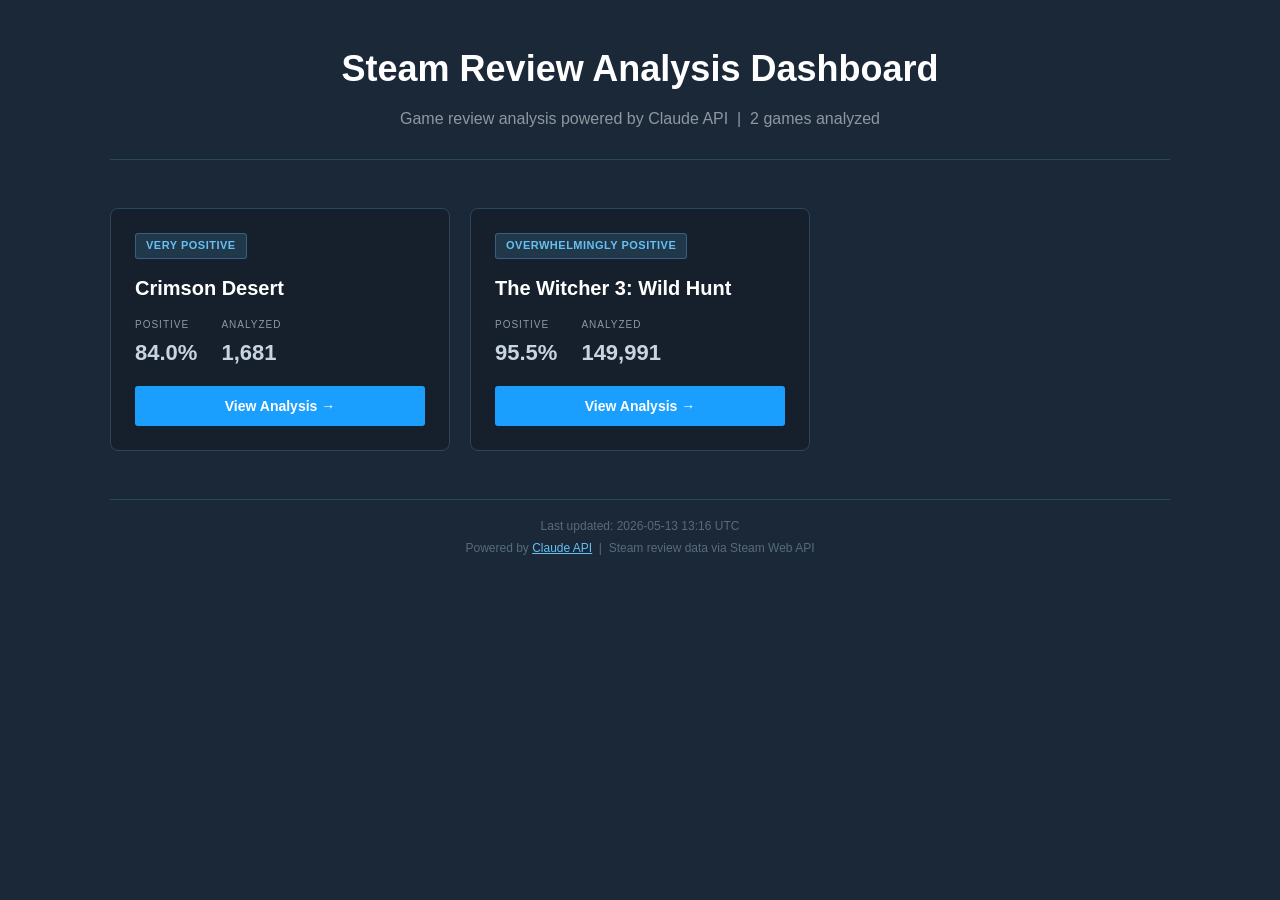
==== reports/index.html @ ca6cb35e "Initial commit: Steam review analysis dashboard" ====
<!DOCTYPE html>
<html lang="en">
<head>
  <meta charset="UTF-8">
  <meta name="viewport" content="width=device-width, initial-scale=1.0">
  <meta name="description" content="Steam review analyses for 2 games, powered by Claude API">
  <meta property="og:title" content="Steam Review Analysis Dashboard">
  <title>Steam Review Analysis Dashboard</title>
  <link rel="stylesheet" href="assets/style.css">
</head>
<body>
  <div class="dashboard">

    <header class="dash-header">
      <div class="dash-title">Steam Review Analysis Dashboard</div>
      <div class="dash-subtitle">Game review analysis powered by Claude API &nbsp;|&nbsp; 2 games analyzed</div>
    </header>

    <div class="card-grid">
      <a class="game-card" href="crimson_desert.html">
        <span class="card-badge very-positive">Very Positive</span>
        <div class="card-game-name">Crimson Desert</div>
        <div class="card-stats">
          <div class="card-stat">
            <span class="card-stat-label">Positive</span>
            <span class="card-stat-value">84.0%</span>
          </div>
          <div class="card-stat">
            <span class="card-stat-label">Analyzed</span>
            <span class="card-stat-value">1,681</span>
          </div>
        </div>
        <span class="card-btn">View Analysis &rarr;</span>
      </a>
      <a class="game-card" href="witcher3.html">
        <span class="card-badge overwhelmingly-positive">Overwhelmingly Positive</span>
        <div class="card-game-name">The Witcher 3: Wild Hunt</div>
        <div class="card-stats">
          <div class="card-stat">
            <span class="card-stat-label">Positive</span>
            <span class="card-stat-value">95.5%</span>
          </div>
          <div class="card-stat">
            <span class="card-stat-label">Analyzed</span>
            <span class="card-stat-value">149,991</span>
          </div>
        </div>
        <span class="card-btn">View Analysis &rarr;</span>
      </a>
    </div>

    <footer class="dash-footer">
      Last updated: 2026-05-13 13:16 UTC<br>
      Powered by <a href="https://www.anthropic.com/claude" style="color:#66c0f4">Claude API</a>
      &nbsp;|&nbsp; Steam review data via Steam Web API
    </footer>

  </div>
</body>
</html>
---- reports/assets/style.css ----
/* ===================================================================
   Steam Review Analysis — Shared Stylesheet
   Used by: reports/index.html, reports/{slug}.html
   =================================================================== */

*, *::before, *::after { box-sizing: border-box; margin: 0; padding: 0; }

body {
  background: #1b2838;
  color: #c7d5e0;
  font-family: 'Motiva Sans', Arial, sans-serif;
  font-size: 16px;
  line-height: 1.6;
}

/* ── Nav Bar (analysis pages) ── */
.nav-bar {
  background: #16202c;
  border-bottom: 1px solid #2a475e;
  padding: 10px 24px;
  display: flex;
  align-items: center;
  gap: 16px;
  position: sticky;
  top: 0;
  z-index: 100;
}

.nav-back {
  color: #66c0f4;
  text-decoration: none;
  font-size: 14px;
  transition: color 0.15s;
}
.nav-back:hover { color: #8fd3f4; text-decoration: underline; }

.nav-game {
  color: #8f98a0;
  font-size: 14px;
  white-space: nowrap;
  overflow: hidden;
  text-overflow: ellipsis;
}

/* ── Analysis Page Container ── */
.container {
  max-width: 800px;
  margin: 0 auto;
  padding: 40px 20px;
}

/* ── Header ── */
.header {
  display: flex;
  justify-content: space-between;
  align-items: flex-start;
  gap: 20px;
  padding-bottom: 28px;
  margin-bottom: 32px;
  border-bottom: 1px solid #2a475e;
}

.game-name {
  font-size: 32px;
  font-weight: bold;
  color: #ffffff;
  line-height: 1.2;
  margin-bottom: 6px;
}

.subtitle { font-size: 16px; color: #8f98a0; }

.header-right { text-align: right; flex-shrink: 0; }

.steam-rating { font-size: 20px; font-weight: bold; margin-bottom: 4px; }
.review-count { font-size: 13px; color: #8f98a0; }

/* ── Stats Bar ── */
.stats-bar {
  background: #16202c;
  border: 1px solid #2a475e;
  border-radius: 6px;
  padding: 16px 24px;
  display: flex;
  flex-wrap: wrap;
  gap: 0;
  margin-bottom: 28px;
}

.stat-item { flex: 1; min-width: 120px; padding: 4px 16px; }
.stat-item:first-child { padding-left: 0; }
.stat-item + .stat-item { border-left: 1px solid #2a475e; }
.stat-label { font-size: 10px; color: #8f98a0; text-transform: uppercase; letter-spacing: 1px; display: block; margin-bottom: 3px; }
.stat-value { font-size: 18px; font-weight: bold; color: #c7d5e0; display: block; }

/* ── Ratio Bar ── */
.ratio-wrap { margin-bottom: 28px; }
.ratio-labels { display: flex; justify-content: space-between; font-size: 12px; margin-bottom: 6px; }
.label-pos { color: #a4d007; font-weight: bold; }
.label-neg { color: #e05c37; font-weight: bold; }
.ratio-track { height: 6px; background: rgba(163,76,37,.35); border-radius: 3px; overflow: hidden; }
.ratio-fill  { height: 100%; background: linear-gradient(90deg,#5c7e10,#a4d007); border-radius: 3px; }

/* ── Language Pills ── */
.lang-bar { display: flex; flex-wrap: wrap; gap: 6px; margin-bottom: 28px; }
.lang-pill { background: #16202c; border: 1px solid #2a475e; border-radius: 20px; padding: 4px 12px; font-size: 12px; color: #8f98a0; }
.lang-pill strong { color: #c7d5e0; }

/* ── Sections ── */
.section { margin-bottom: 36px; }

.section-heading {
  font-size: 24px;
  font-weight: bold;
  margin-bottom: 16px;
}
.section-heading.pros    { color: #5c7e10; }
.section-heading.cons    { color: #a34c25; }
.section-heading.verdict { color: #66c0f4; }
.section-heading.stats   { color: #c7d5e0; }

/* ── Pros / Cons List ── */
.item-list { list-style: none; }

.item-list li {
  display: flex;
  align-items: flex-start;
  gap: 10px;
  padding: 7px 0;
  border-bottom: 1px solid rgba(255,255,255,0.05);
  line-height: 1.6;
  font-size: 15px;
}
.item-list li:last-child { border-bottom: none; }

.marker { flex-shrink: 0; margin-top: 1px; font-size: 14px; }
.marker.pros { color: #5c7e10; }
.marker.cons { color: #a34c25; }

/* ── Verdict ── */
.verdict-body {
  border-left: 4px solid #66c0f4;
  padding-left: 20px;
  font-size: 15px;
  line-height: 1.8;
  color: #c7d5e0;
}
.verdict-body p + p { margin-top: 14px; }

/* ── Quote Cards ── */
.quotes { display: flex; flex-direction: column; gap: 10px; }
.quote-card {
  background: #16202c;
  border: 1px solid #2a475e;
  border-radius: 4px;
  padding: 12px 16px;
}
.quote-card.pos { border-left: 3px solid #5c7e10; }
.quote-card.neg { border-left: 3px solid #a34c25; }
.quote-meta { font-size: 11px; color: #8f98a0; margin-bottom: 5px; }
.quote-text { font-size: 13.5px; font-style: italic; line-height: 1.6; }

/* ── Playtime Breakdown ── */
.pt-bars { display: flex; flex-direction: column; gap: 8px; }
.pt-row { display: flex; align-items: center; gap: 12px; font-size: 13px; }
.pt-label { width: 90px; color: #8f98a0; flex-shrink: 0; }
.pt-track { flex: 1; background: #0e1923; border-radius: 2px; height: 14px; overflow: hidden; }
.pt-fill  { height: 100%; border-radius: 2px; background: linear-gradient(90deg,#2a5f8a,#66c0f4); }
.pt-count { width: 50px; text-align: right; color: #c7d5e0; }

/* ── Analysis Footer ── */
.footer {
  margin-top: 40px;
  padding-top: 16px;
  border-top: 1px solid #2a475e;
  font-size: 12px;
  color: #566b7d;
  text-align: center;
  line-height: 1.8;
}

/* ===================================================================
   Dashboard / Index Page Styles
   =================================================================== */

.dashboard {
  max-width: 1100px;
  margin: 0 auto;
  padding: 40px 20px;
}

.dash-header {
  text-align: center;
  margin-bottom: 48px;
  padding-bottom: 28px;
  border-bottom: 1px solid #2a475e;
}

.dash-title {
  font-size: 36px;
  font-weight: bold;
  color: #fff;
  margin-bottom: 8px;
}

.dash-subtitle {
  font-size: 16px;
  color: #8f98a0;
}

/* ── Card Grid ── */
.card-grid {
  display: grid;
  grid-template-columns: repeat(auto-fill, minmax(300px, 1fr));
  gap: 20px;
  margin-bottom: 48px;
}

.game-card {
  background: #16202c;
  border: 1px solid #2a475e;
  border-radius: 8px;
  padding: 24px;
  display: flex;
  flex-direction: column;
  gap: 16px;
  transition: transform 0.15s ease, box-shadow 0.15s ease, border-color 0.15s ease;
  text-decoration: none;
  color: inherit;
}
.game-card:hover {
  transform: translateY(-4px);
  box-shadow: 0 8px 28px rgba(0,0,0,0.5);
  border-color: #3a637e;
}

/* ── Rating Badge ── */
.card-badge {
  display: inline-block;
  padding: 3px 10px;
  border-radius: 3px;
  font-size: 11px;
  font-weight: bold;
  text-transform: uppercase;
  letter-spacing: 0.5px;
  width: fit-content;
}
.card-badge.overwhelmingly-positive,
.card-badge.very-positive {
  background: rgba(102,192,244,.15);
  color: #66c0f4;
  border: 1px solid rgba(102,192,244,.3);
}
.card-badge.mostly-positive {
  background: rgba(164,194,71,.12);
  color: #a4c247;
  border: 1px solid rgba(164,194,71,.3);
}
.card-badge.mixed {
  background: rgba(193,176,75,.15);
  color: #c1b04b;
  border: 1px solid rgba(193,176,75,.3);
}
.card-badge.mostly-negative,
.card-badge.very-negative,
.card-badge.overwhelmingly-negative {
  background: rgba(194,80,74,.15);
  color: #c2504a;
  border: 1px solid rgba(194,80,74,.3);
}

.card-game-name {
  font-size: 20px;
  font-weight: bold;
  color: #fff;
  line-height: 1.3;
  flex-grow: 1;
}

/* ── Card Stats ── */
.card-stats {
  display: flex;
  gap: 24px;
}
.card-stat { display: flex; flex-direction: column; gap: 2px; }
.card-stat-label {
  font-size: 10px;
  color: #8f98a0;
  text-transform: uppercase;
  letter-spacing: 1px;
}
.card-stat-value {
  font-size: 22px;
  font-weight: bold;
  color: #c7d5e0;
}

/* ── Card Button ── */
.card-btn {
  display: block;
  text-align: center;
  background: #1a9fff;
  color: #fff;
  text-decoration: none;
  padding: 9px 16px;
  border-radius: 3px;
  font-size: 14px;
  font-weight: bold;
  transition: background 0.15s;
  margin-top: auto;
}
.card-btn:hover { background: #47b3ff; }

/* ── Empty State ── */
.empty-state {
  text-align: center;
  color: #566b7d;
  font-size: 15px;
  padding: 60px 20px;
  grid-column: 1 / -1;
}

/* ── Dashboard Footer ── */
.dash-footer {
  text-align: center;
  font-size: 12px;
  color: #566b7d;
  padding-top: 16px;
  border-top: 1px solid #2a475e;
  line-height: 1.8;
}

/* ── Responsive ── */
@media (max-width: 600px) {
  .dash-title { font-size: 26px; }
  .card-grid  { grid-template-columns: 1fr; }
  .header     { flex-direction: column; }
  .stats-bar  { flex-direction: column; }
  .stat-item + .stat-item { border-left: none; border-top: 1px solid #2a475e; padding-left: 0; padding-top: 10px; }
}
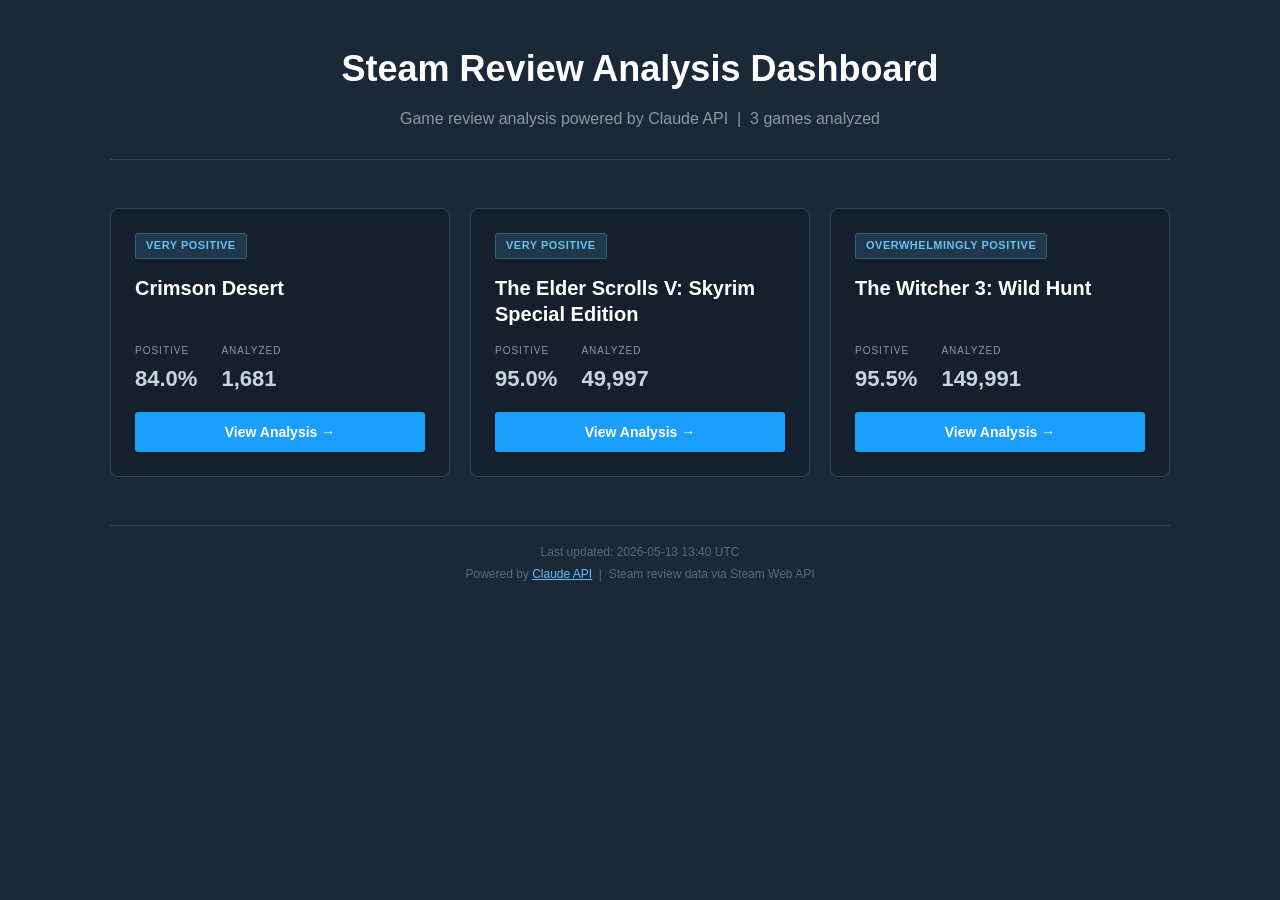
==== commit 145bd81f: "Add Skyrim SE review analysis (49,997 reviews, 95.0% positive) Co-Authored-By: Claude Sonnet 4.6 <no" ====
--- a/reports/index.html
+++ b/reports/index.html
@@ -3,7 +3,7 @@
 <head>
   <meta charset="UTF-8">
   <meta name="viewport" content="width=device-width, initial-scale=1.0">
-  <meta name="description" content="Steam review analyses for 2 games, powered by Claude API">
+  <meta name="description" content="Steam review analyses for 3 games, powered by Claude API">
   <meta property="og:title" content="Steam Review Analysis Dashboard">
   <title>Steam Review Analysis Dashboard</title>
   <link rel="stylesheet" href="assets/style.css">
@@ -13,7 +13,7 @@
 
     <header class="dash-header">
       <div class="dash-title">Steam Review Analysis Dashboard</div>
-      <div class="dash-subtitle">Game review analysis powered by Claude API &nbsp;|&nbsp; 2 games analyzed</div>
+      <div class="dash-subtitle">Game review analysis powered by Claude API &nbsp;|&nbsp; 3 games analyzed</div>
     </header>
 
     <div class="card-grid">
@@ -28,6 +28,21 @@
           <div class="card-stat">
             <span class="card-stat-label">Analyzed</span>
             <span class="card-stat-value">1,681</span>
+          </div>
+        </div>
+        <span class="card-btn">View Analysis &rarr;</span>
+      </a>
+      <a class="game-card" href="skyrim.html">
+        <span class="card-badge very-positive">Very Positive</span>
+        <div class="card-game-name">The Elder Scrolls V: Skyrim Special Edition</div>
+        <div class="card-stats">
+          <div class="card-stat">
+            <span class="card-stat-label">Positive</span>
+            <span class="card-stat-value">95.0%</span>
+          </div>
+          <div class="card-stat">
+            <span class="card-stat-label">Analyzed</span>
+            <span class="card-stat-value">49,997</span>
           </div>
         </div>
         <span class="card-btn">View Analysis &rarr;</span>
@@ -50,7 +65,7 @@
     </div>
 
     <footer class="dash-footer">
-      Last updated: 2026-05-13 13:16 UTC<br>
+      Last updated: 2026-05-13 13:40 UTC<br>
       Powered by <a href="https://www.anthropic.com/claude" style="color:#66c0f4">Claude API</a>
       &nbsp;|&nbsp; Steam review data via Steam Web API
     </footer>
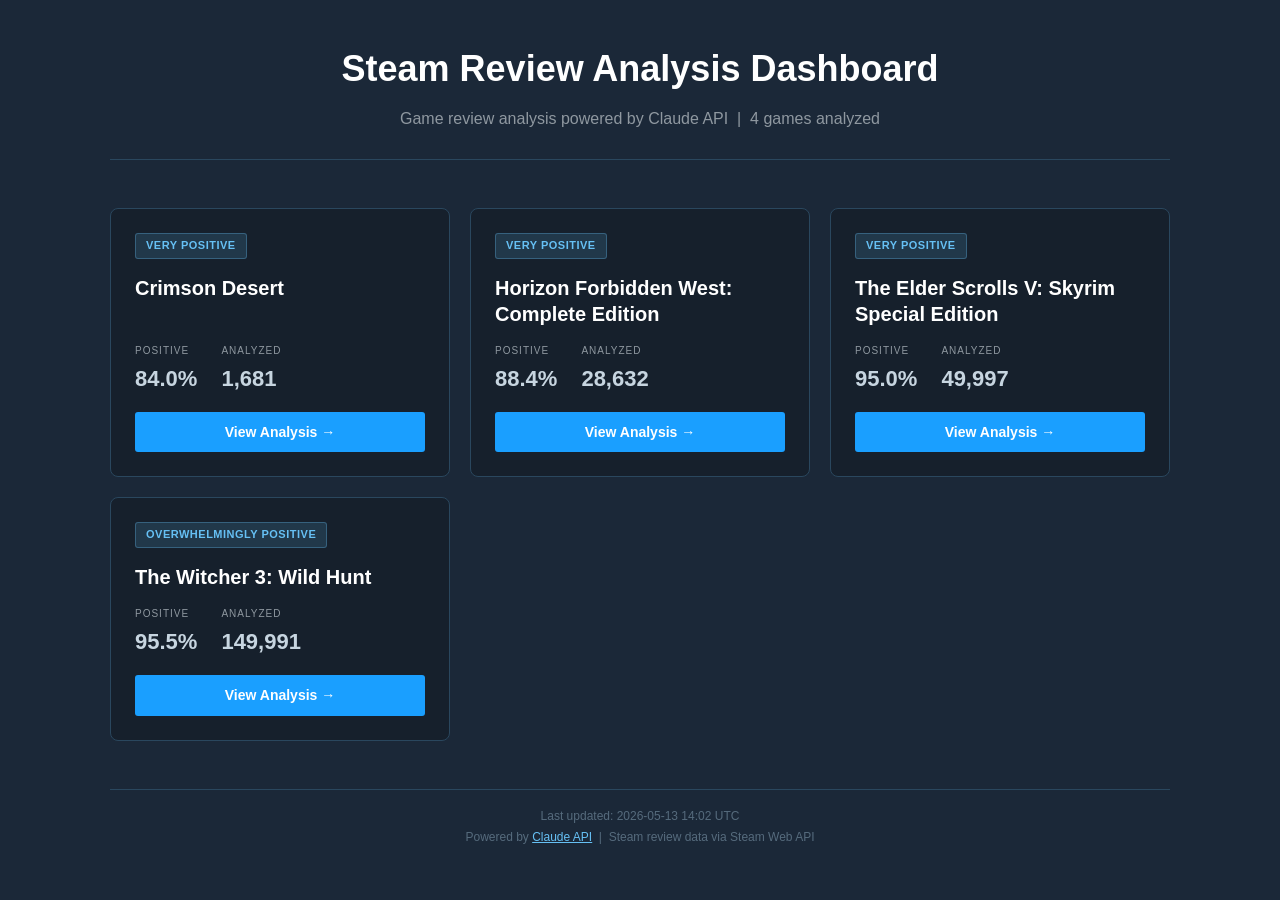
==== commit 89e80206: "Add Horizon Forbidden West analysis (28,632 reviews, 88.4% positive) Full corpus collected. Nixxes p" ====
--- a/reports/index.html
+++ b/reports/index.html
@@ -3,7 +3,7 @@
 <head>
   <meta charset="UTF-8">
   <meta name="viewport" content="width=device-width, initial-scale=1.0">
-  <meta name="description" content="Steam review analyses for 3 games, powered by Claude API">
+  <meta name="description" content="Steam review analyses for 4 games, powered by Claude API">
   <meta property="og:title" content="Steam Review Analysis Dashboard">
   <title>Steam Review Analysis Dashboard</title>
   <link rel="stylesheet" href="assets/style.css">
@@ -13,7 +13,7 @@
 
     <header class="dash-header">
       <div class="dash-title">Steam Review Analysis Dashboard</div>
-      <div class="dash-subtitle">Game review analysis powered by Claude API &nbsp;|&nbsp; 3 games analyzed</div>
+      <div class="dash-subtitle">Game review analysis powered by Claude API &nbsp;|&nbsp; 4 games analyzed</div>
     </header>
 
     <div class="card-grid">
@@ -28,6 +28,21 @@
           <div class="card-stat">
             <span class="card-stat-label">Analyzed</span>
             <span class="card-stat-value">1,681</span>
+          </div>
+        </div>
+        <span class="card-btn">View Analysis &rarr;</span>
+      </a>
+      <a class="game-card" href="horizon_forbidden_west.html">
+        <span class="card-badge very-positive">Very Positive</span>
+        <div class="card-game-name">Horizon Forbidden West: Complete Edition</div>
+        <div class="card-stats">
+          <div class="card-stat">
+            <span class="card-stat-label">Positive</span>
+            <span class="card-stat-value">88.4%</span>
+          </div>
+          <div class="card-stat">
+            <span class="card-stat-label">Analyzed</span>
+            <span class="card-stat-value">28,632</span>
           </div>
         </div>
         <span class="card-btn">View Analysis &rarr;</span>
@@ -65,7 +80,7 @@
     </div>
 
     <footer class="dash-footer">
-      Last updated: 2026-05-13 13:40 UTC<br>
+      Last updated: 2026-05-13 14:02 UTC<br>
       Powered by <a href="https://www.anthropic.com/claude" style="color:#66c0f4">Claude API</a>
       &nbsp;|&nbsp; Steam review data via Steam Web API
     </footer>
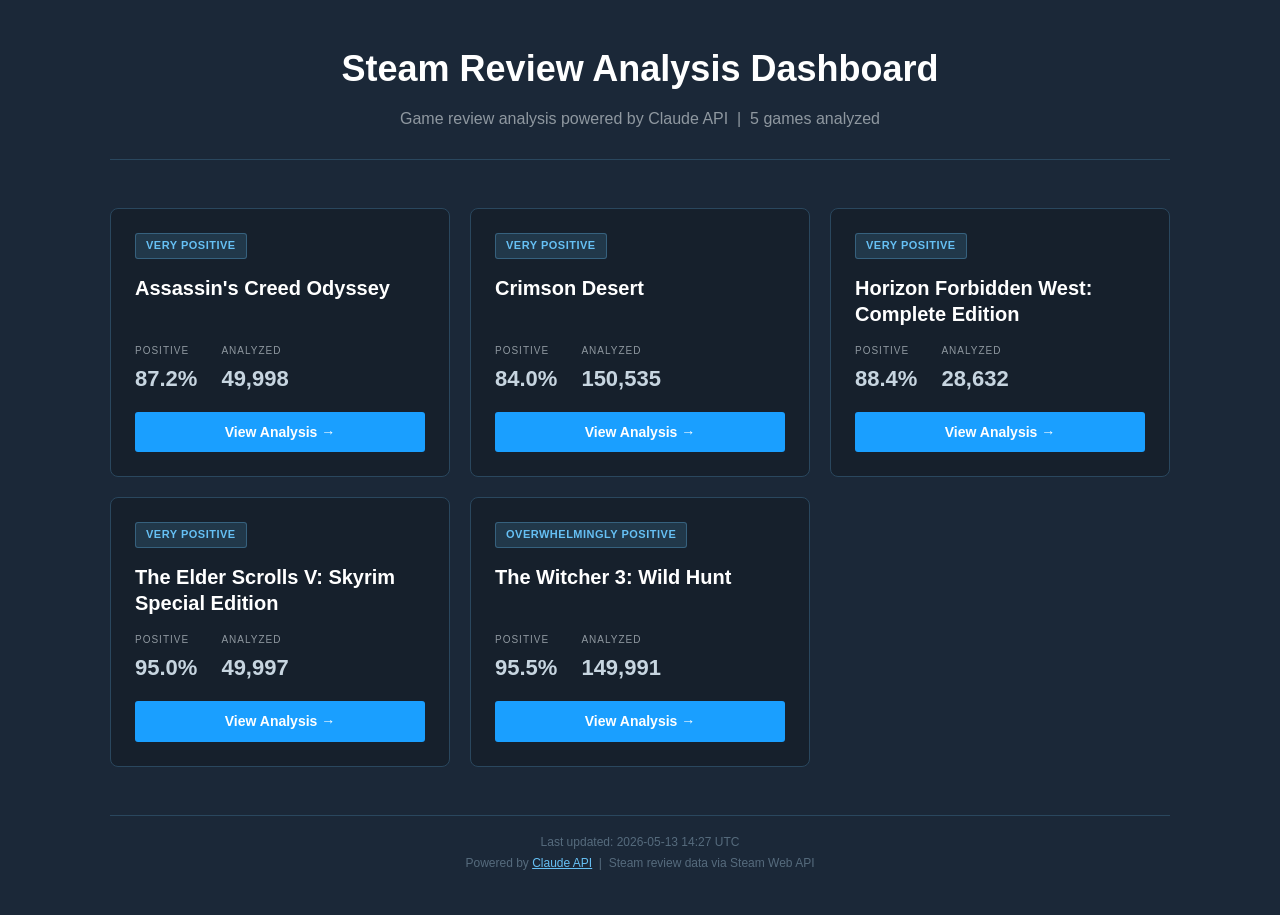
==== commit c22d8fff: "Update Crimson Desert (150k reviews) + Add AC Odyssey (50k reviews) Crimson Desert: full corpus re-a" ====
--- a/reports/index.html
+++ b/reports/index.html
@@ -3,7 +3,7 @@
 <head>
   <meta charset="UTF-8">
   <meta name="viewport" content="width=device-width, initial-scale=1.0">
-  <meta name="description" content="Steam review analyses for 4 games, powered by Claude API">
+  <meta name="description" content="Steam review analyses for 5 games, powered by Claude API">
   <meta property="og:title" content="Steam Review Analysis Dashboard">
   <title>Steam Review Analysis Dashboard</title>
   <link rel="stylesheet" href="assets/style.css">
@@ -13,10 +13,25 @@
 
     <header class="dash-header">
       <div class="dash-title">Steam Review Analysis Dashboard</div>
-      <div class="dash-subtitle">Game review analysis powered by Claude API &nbsp;|&nbsp; 4 games analyzed</div>
+      <div class="dash-subtitle">Game review analysis powered by Claude API &nbsp;|&nbsp; 5 games analyzed</div>
     </header>
 
     <div class="card-grid">
+      <a class="game-card" href="ac_odyssey.html">
+        <span class="card-badge very-positive">Very Positive</span>
+        <div class="card-game-name">Assassin's Creed Odyssey</div>
+        <div class="card-stats">
+          <div class="card-stat">
+            <span class="card-stat-label">Positive</span>
+            <span class="card-stat-value">87.2%</span>
+          </div>
+          <div class="card-stat">
+            <span class="card-stat-label">Analyzed</span>
+            <span class="card-stat-value">49,998</span>
+          </div>
+        </div>
+        <span class="card-btn">View Analysis &rarr;</span>
+      </a>
       <a class="game-card" href="crimson_desert.html">
         <span class="card-badge very-positive">Very Positive</span>
         <div class="card-game-name">Crimson Desert</div>
@@ -27,7 +42,7 @@
           </div>
           <div class="card-stat">
             <span class="card-stat-label">Analyzed</span>
-            <span class="card-stat-value">1,681</span>
+            <span class="card-stat-value">150,535</span>
           </div>
         </div>
         <span class="card-btn">View Analysis &rarr;</span>
@@ -80,7 +95,7 @@
     </div>
 
     <footer class="dash-footer">
-      Last updated: 2026-05-13 14:02 UTC<br>
+      Last updated: 2026-05-13 14:27 UTC<br>
       Powered by <a href="https://www.anthropic.com/claude" style="color:#66c0f4">Claude API</a>
       &nbsp;|&nbsp; Steam review data via Steam Web API
     </footer>
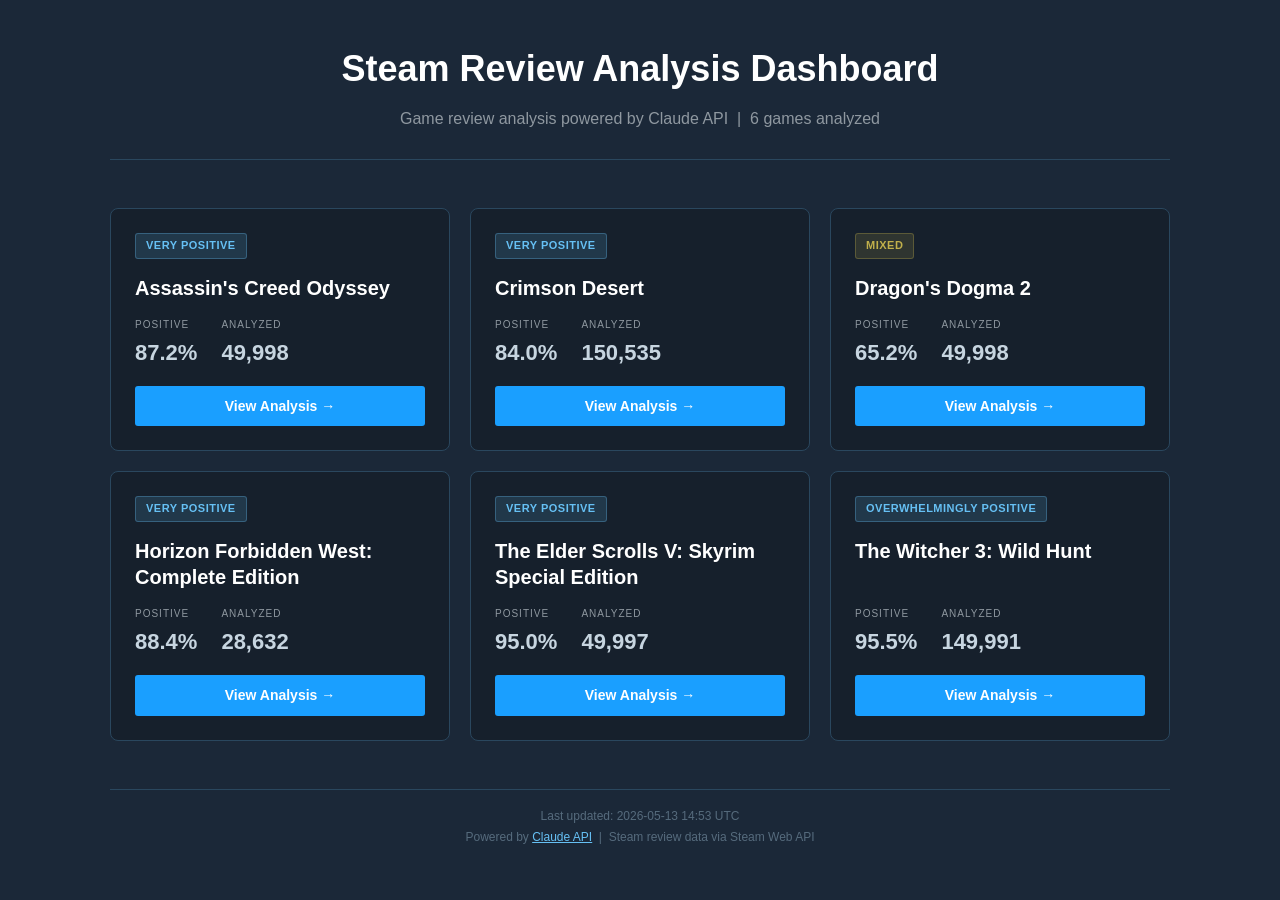
==== commit 9f69e9fd: "Add Dragon's Dogma 2 analysis — complete 6-game series 65.2% positive (Mixed), 49,998 reviews, avg 8" ====
--- a/reports/index.html
+++ b/reports/index.html
@@ -3,7 +3,7 @@
 <head>
   <meta charset="UTF-8">
   <meta name="viewport" content="width=device-width, initial-scale=1.0">
-  <meta name="description" content="Steam review analyses for 5 games, powered by Claude API">
+  <meta name="description" content="Steam review analyses for 6 games, powered by Claude API">
   <meta property="og:title" content="Steam Review Analysis Dashboard">
   <title>Steam Review Analysis Dashboard</title>
   <link rel="stylesheet" href="assets/style.css">
@@ -13,7 +13,7 @@
 
     <header class="dash-header">
       <div class="dash-title">Steam Review Analysis Dashboard</div>
-      <div class="dash-subtitle">Game review analysis powered by Claude API &nbsp;|&nbsp; 5 games analyzed</div>
+      <div class="dash-subtitle">Game review analysis powered by Claude API &nbsp;|&nbsp; 6 games analyzed</div>
     </header>
 
     <div class="card-grid">
@@ -43,6 +43,21 @@
           <div class="card-stat">
             <span class="card-stat-label">Analyzed</span>
             <span class="card-stat-value">150,535</span>
+          </div>
+        </div>
+        <span class="card-btn">View Analysis &rarr;</span>
+      </a>
+      <a class="game-card" href="dragons_dogma_2.html">
+        <span class="card-badge mixed">Mixed</span>
+        <div class="card-game-name">Dragon's Dogma 2</div>
+        <div class="card-stats">
+          <div class="card-stat">
+            <span class="card-stat-label">Positive</span>
+            <span class="card-stat-value">65.2%</span>
+          </div>
+          <div class="card-stat">
+            <span class="card-stat-label">Analyzed</span>
+            <span class="card-stat-value">49,998</span>
           </div>
         </div>
         <span class="card-btn">View Analysis &rarr;</span>
@@ -95,7 +110,7 @@
     </div>
 
     <footer class="dash-footer">
-      Last updated: 2026-05-13 14:27 UTC<br>
+      Last updated: 2026-05-13 14:53 UTC<br>
       Powered by <a href="https://www.anthropic.com/claude" style="color:#66c0f4">Claude API</a>
       &nbsp;|&nbsp; Steam review data via Steam Web API
     </footer>
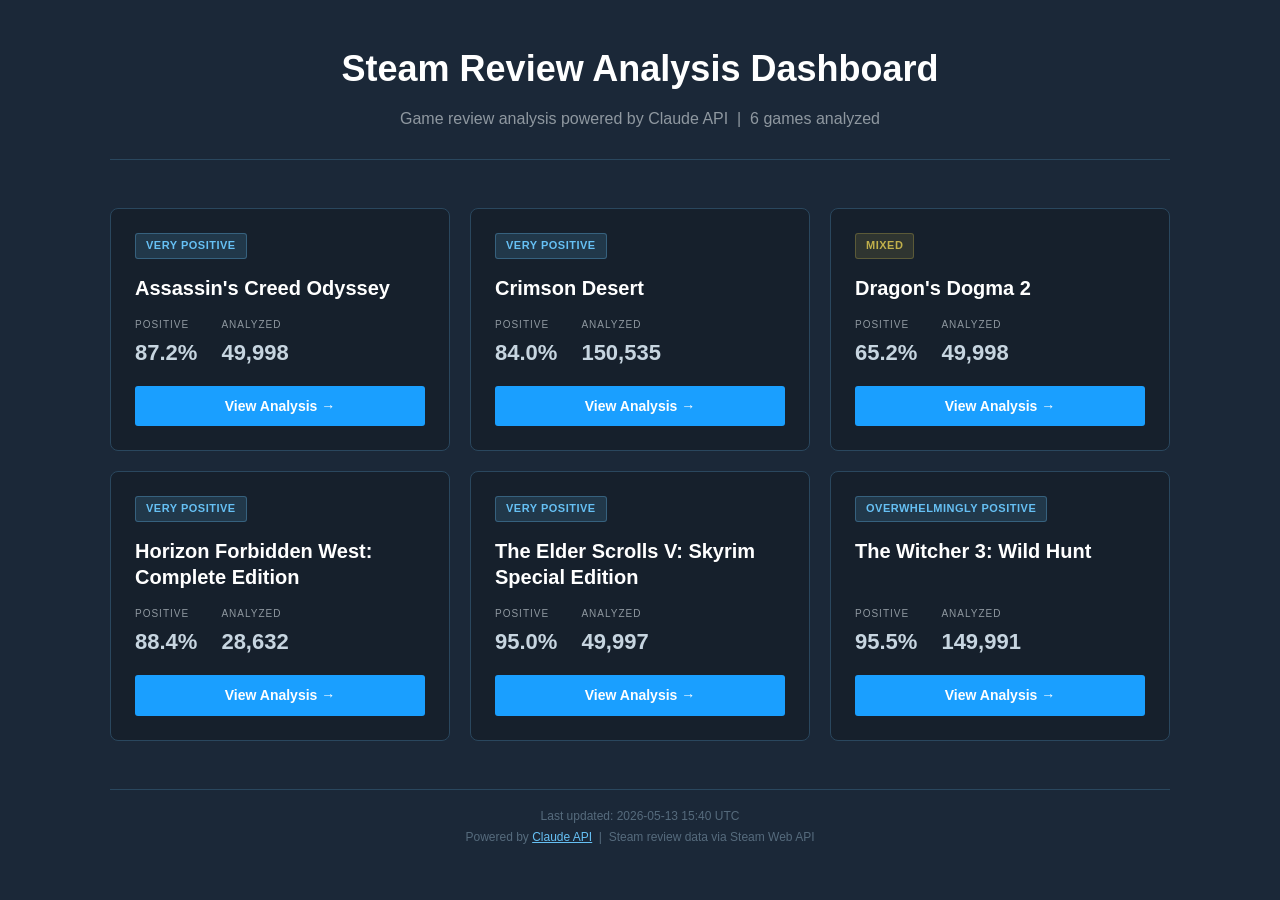
==== commit 5856cd26: "Update dashboard: Assassin's Creed Odyssey, Crimson Desert, Dragon's Dogma 2, Horizon Forbidden West" ====
--- a/reports/index.html
+++ b/reports/index.html
@@ -110,7 +110,7 @@
     </div>
 
     <footer class="dash-footer">
-      Last updated: 2026-05-13 14:53 UTC<br>
+      Last updated: 2026-05-13 15:40 UTC<br>
       Powered by <a href="https://www.anthropic.com/claude" style="color:#66c0f4">Claude API</a>
       &nbsp;|&nbsp; Steam review data via Steam Web API
     </footer>
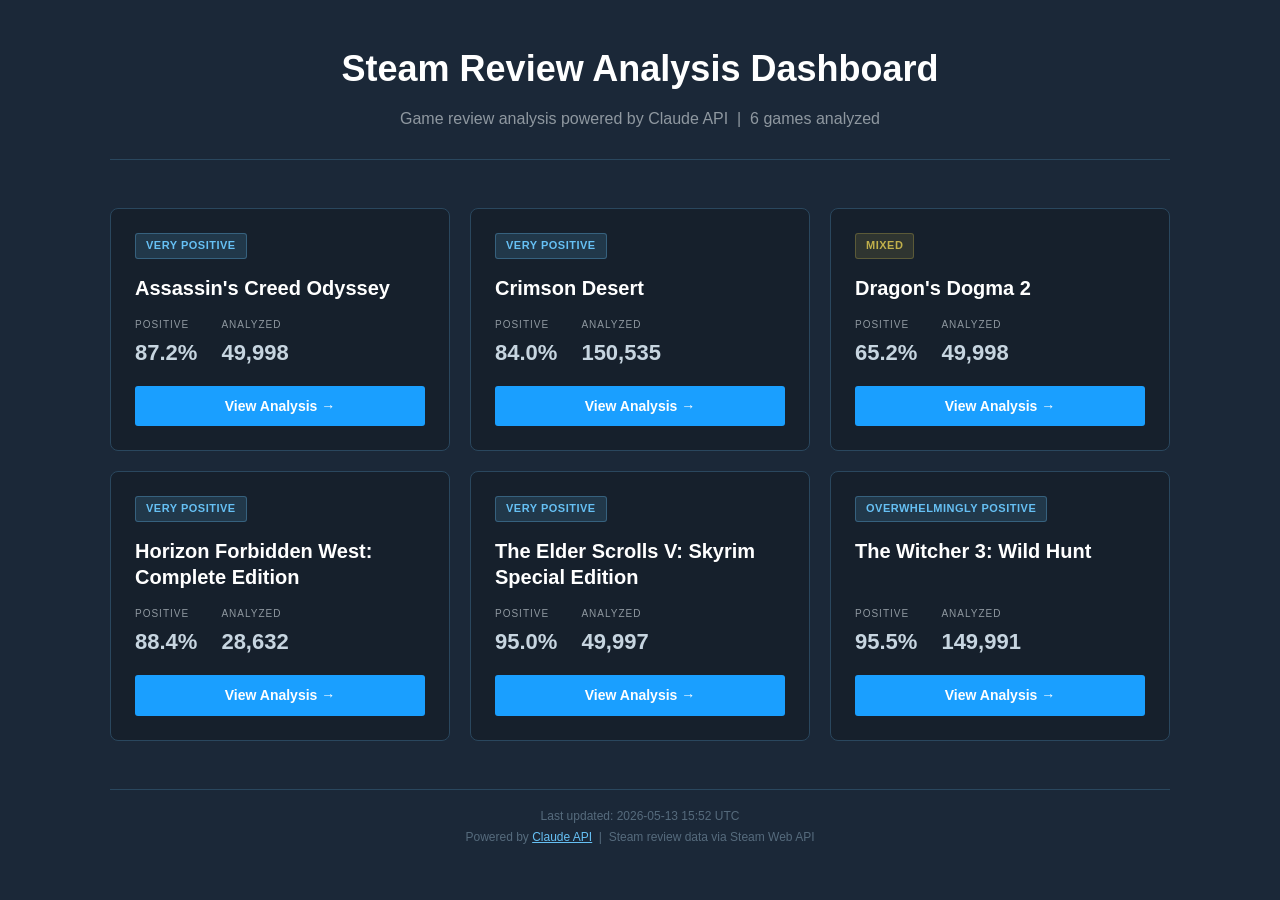
==== commit fea217dd: "Update dashboard: Assassin's Creed Odyssey, Crimson Desert, Dragon's Dogma 2, Horizon Forbidden West" ====
--- a/reports/index.html
+++ b/reports/index.html
@@ -110,7 +110,7 @@
     </div>
 
     <footer class="dash-footer">
-      Last updated: 2026-05-13 15:40 UTC<br>
+      Last updated: 2026-05-13 15:52 UTC<br>
       Powered by <a href="https://www.anthropic.com/claude" style="color:#66c0f4">Claude API</a>
       &nbsp;|&nbsp; Steam review data via Steam Web API
     </footer>
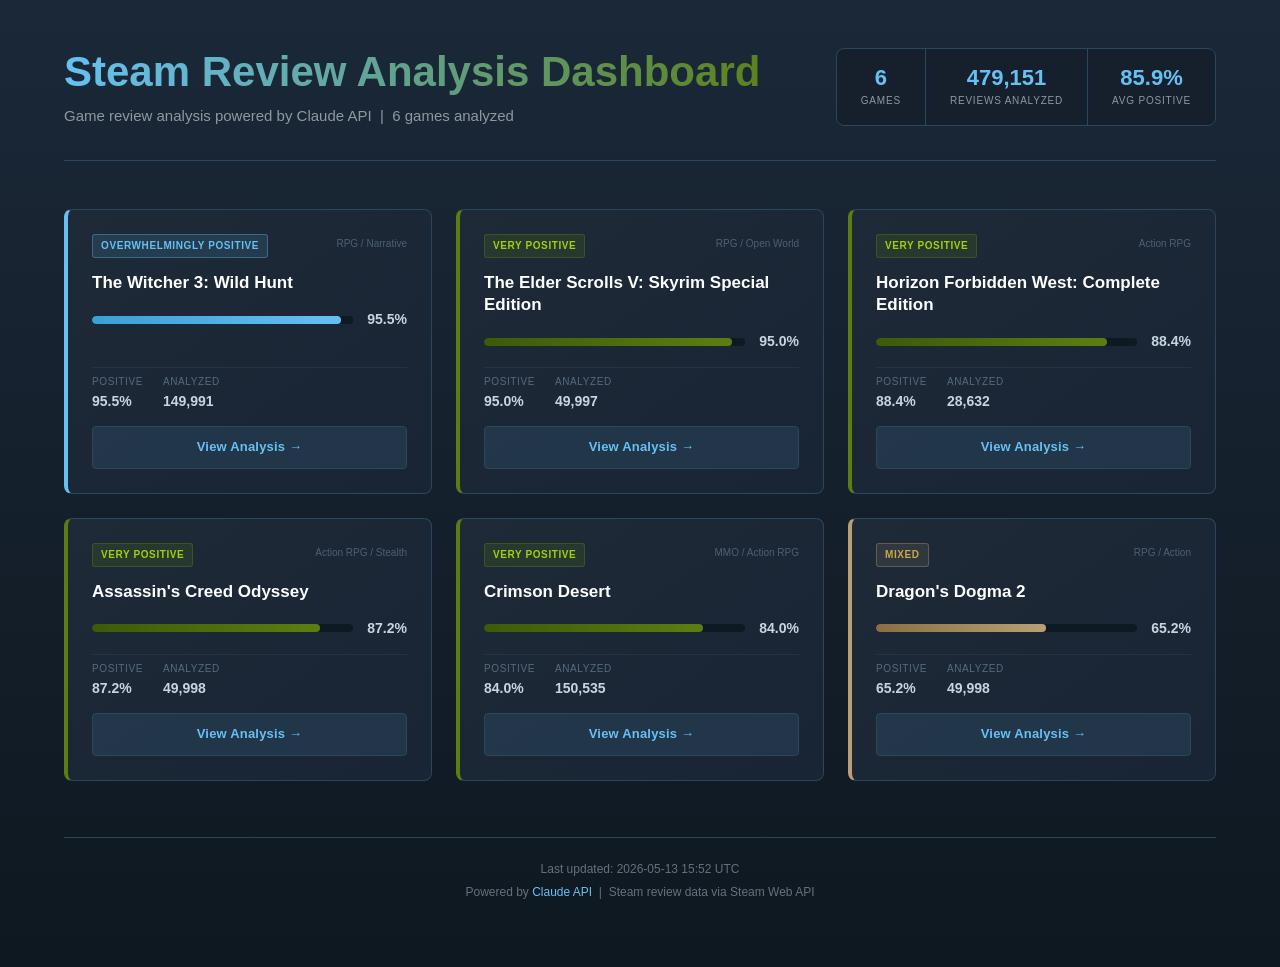
==== commit a16c47a9: "Redesign dashboard: 3-col grid, progress bars, rating colors, animations, header stats" ====
--- a/reports/index.html
+++ b/reports/index.html
@@ -12,14 +12,119 @@
   <div class="dashboard">
 
     <header class="dash-header">
-      <div class="dash-title">Steam Review Analysis Dashboard</div>
-      <div class="dash-subtitle">Game review analysis powered by Claude API &nbsp;|&nbsp; 6 games analyzed</div>
+      <div class="dash-header-main">
+        <div class="dash-title">Steam Review Analysis Dashboard</div>
+        <div class="dash-subtitle">Game review analysis powered by Claude API &nbsp;|&nbsp; 6 games analyzed</div>
+      </div>
+      <div class="dash-stats">
+        <div class="dash-stat-item">
+          <span class="dash-stat-num">6</span>
+          <span class="dash-stat-label">Games</span>
+        </div>
+        <div class="dash-stat-item">
+          <span class="dash-stat-num">479,151</span>
+          <span class="dash-stat-label">Reviews Analyzed</span>
+        </div>
+        <div class="dash-stat-item">
+          <span class="dash-stat-num">85.9%</span>
+          <span class="dash-stat-label">Avg Positive</span>
+        </div>
+      </div>
     </header>
 
     <div class="card-grid">
-      <a class="game-card" href="ac_odyssey.html">
-        <span class="card-badge very-positive">Very Positive</span>
+
+      <!-- 1st: The Witcher 3 — 95.5% Overwhelmingly Positive -->
+      <a class="game-card overwhelmingly-positive" href="witcher3.html">
+        <div class="card-top">
+          <span class="card-badge overwhelmingly-positive">Overwhelmingly Positive</span>
+          <span class="card-category">RPG / Narrative</span>
+        </div>
+        <div class="card-game-name">The Witcher 3: Wild Hunt</div>
+        <div class="card-progress-wrap">
+          <div class="card-progress-bar">
+            <div class="card-progress-fill" style="width:95.5%"></div>
+          </div>
+          <span class="card-progress-pct">95.5%</span>
+        </div>
+        <div class="card-stats">
+          <div class="card-stat">
+            <span class="card-stat-label">Positive</span>
+            <span class="card-stat-value">95.5%</span>
+          </div>
+          <div class="card-stat">
+            <span class="card-stat-label">Analyzed</span>
+            <span class="card-stat-value">149,991</span>
+          </div>
+        </div>
+        <span class="card-btn">View Analysis &rarr;</span>
+      </a>
+
+      <!-- 2nd: Skyrim — 95.0% Very Positive -->
+      <a class="game-card very-positive" href="skyrim.html">
+        <div class="card-top">
+          <span class="card-badge very-positive">Very Positive</span>
+          <span class="card-category">RPG / Open World</span>
+        </div>
+        <div class="card-game-name">The Elder Scrolls V: Skyrim Special Edition</div>
+        <div class="card-progress-wrap">
+          <div class="card-progress-bar">
+            <div class="card-progress-fill" style="width:95.0%"></div>
+          </div>
+          <span class="card-progress-pct">95.0%</span>
+        </div>
+        <div class="card-stats">
+          <div class="card-stat">
+            <span class="card-stat-label">Positive</span>
+            <span class="card-stat-value">95.0%</span>
+          </div>
+          <div class="card-stat">
+            <span class="card-stat-label">Analyzed</span>
+            <span class="card-stat-value">49,997</span>
+          </div>
+        </div>
+        <span class="card-btn">View Analysis &rarr;</span>
+      </a>
+
+      <!-- 3rd: Horizon Forbidden West — 88.4% Very Positive -->
+      <a class="game-card very-positive" href="horizon_forbidden_west.html">
+        <div class="card-top">
+          <span class="card-badge very-positive">Very Positive</span>
+          <span class="card-category">Action RPG</span>
+        </div>
+        <div class="card-game-name">Horizon Forbidden West: Complete Edition</div>
+        <div class="card-progress-wrap">
+          <div class="card-progress-bar">
+            <div class="card-progress-fill" style="width:88.4%"></div>
+          </div>
+          <span class="card-progress-pct">88.4%</span>
+        </div>
+        <div class="card-stats">
+          <div class="card-stat">
+            <span class="card-stat-label">Positive</span>
+            <span class="card-stat-value">88.4%</span>
+          </div>
+          <div class="card-stat">
+            <span class="card-stat-label">Analyzed</span>
+            <span class="card-stat-value">28,632</span>
+          </div>
+        </div>
+        <span class="card-btn">View Analysis &rarr;</span>
+      </a>
+
+      <!-- 4th: AC Odyssey — 87.2% Very Positive -->
+      <a class="game-card very-positive" href="ac_odyssey.html">
+        <div class="card-top">
+          <span class="card-badge very-positive">Very Positive</span>
+          <span class="card-category">Action RPG / Stealth</span>
+        </div>
         <div class="card-game-name">Assassin's Creed Odyssey</div>
+        <div class="card-progress-wrap">
+          <div class="card-progress-bar">
+            <div class="card-progress-fill" style="width:87.2%"></div>
+          </div>
+          <span class="card-progress-pct">87.2%</span>
+        </div>
         <div class="card-stats">
           <div class="card-stat">
             <span class="card-stat-label">Positive</span>
@@ -32,9 +137,20 @@
         </div>
         <span class="card-btn">View Analysis &rarr;</span>
       </a>
-      <a class="game-card" href="crimson_desert.html">
-        <span class="card-badge very-positive">Very Positive</span>
+
+      <!-- 5th: Crimson Desert — 84.0% Very Positive -->
+      <a class="game-card very-positive" href="crimson_desert.html">
+        <div class="card-top">
+          <span class="card-badge very-positive">Very Positive</span>
+          <span class="card-category">MMO / Action RPG</span>
+        </div>
         <div class="card-game-name">Crimson Desert</div>
+        <div class="card-progress-wrap">
+          <div class="card-progress-bar">
+            <div class="card-progress-fill" style="width:84.0%"></div>
+          </div>
+          <span class="card-progress-pct">84.0%</span>
+        </div>
         <div class="card-stats">
           <div class="card-stat">
             <span class="card-stat-label">Positive</span>
@@ -47,9 +163,20 @@
         </div>
         <span class="card-btn">View Analysis &rarr;</span>
       </a>
-      <a class="game-card" href="dragons_dogma_2.html">
-        <span class="card-badge mixed">Mixed</span>
+
+      <!-- 6th: Dragon's Dogma 2 — 65.2% Mixed -->
+      <a class="game-card mixed" href="dragons_dogma_2.html">
+        <div class="card-top">
+          <span class="card-badge mixed">Mixed</span>
+          <span class="card-category">RPG / Action</span>
+        </div>
         <div class="card-game-name">Dragon's Dogma 2</div>
+        <div class="card-progress-wrap">
+          <div class="card-progress-bar">
+            <div class="card-progress-fill" style="width:65.2%"></div>
+          </div>
+          <span class="card-progress-pct">65.2%</span>
+        </div>
         <div class="card-stats">
           <div class="card-stat">
             <span class="card-stat-label">Positive</span>
@@ -62,56 +189,12 @@
         </div>
         <span class="card-btn">View Analysis &rarr;</span>
       </a>
-      <a class="game-card" href="horizon_forbidden_west.html">
-        <span class="card-badge very-positive">Very Positive</span>
-        <div class="card-game-name">Horizon Forbidden West: Complete Edition</div>
-        <div class="card-stats">
-          <div class="card-stat">
-            <span class="card-stat-label">Positive</span>
-            <span class="card-stat-value">88.4%</span>
-          </div>
-          <div class="card-stat">
-            <span class="card-stat-label">Analyzed</span>
-            <span class="card-stat-value">28,632</span>
-          </div>
-        </div>
-        <span class="card-btn">View Analysis &rarr;</span>
-      </a>
-      <a class="game-card" href="skyrim.html">
-        <span class="card-badge very-positive">Very Positive</span>
-        <div class="card-game-name">The Elder Scrolls V: Skyrim Special Edition</div>
-        <div class="card-stats">
-          <div class="card-stat">
-            <span class="card-stat-label">Positive</span>
-            <span class="card-stat-value">95.0%</span>
-          </div>
-          <div class="card-stat">
-            <span class="card-stat-label">Analyzed</span>
-            <span class="card-stat-value">49,997</span>
-          </div>
-        </div>
-        <span class="card-btn">View Analysis &rarr;</span>
-      </a>
-      <a class="game-card" href="witcher3.html">
-        <span class="card-badge overwhelmingly-positive">Overwhelmingly Positive</span>
-        <div class="card-game-name">The Witcher 3: Wild Hunt</div>
-        <div class="card-stats">
-          <div class="card-stat">
-            <span class="card-stat-label">Positive</span>
-            <span class="card-stat-value">95.5%</span>
-          </div>
-          <div class="card-stat">
-            <span class="card-stat-label">Analyzed</span>
-            <span class="card-stat-value">149,991</span>
-          </div>
-        </div>
-        <span class="card-btn">View Analysis &rarr;</span>
-      </a>
+
     </div>
 
     <footer class="dash-footer">
       Last updated: 2026-05-13 15:52 UTC<br>
-      Powered by <a href="https://www.anthropic.com/claude" style="color:#66c0f4">Claude API</a>
+      Powered by <a href="https://www.anthropic.com/claude">Claude API</a>
       &nbsp;|&nbsp; Steam review data via Steam Web API
     </footer>
 
--- a/reports/assets/style.css
+++ b/reports/assets/style.css
@@ -1,340 +1,349 @@
-/* ===================================================================
-   Steam Review Analysis — Shared Stylesheet
-   Used by: reports/index.html, reports/{slug}.html
-   =================================================================== */
-
+/* ═══════════════════════════════════════════════════════════════
+   Steam Review Analysis — Dashboard Styles
+   reports/assets/style.css
+   ═══════════════════════════════════════════════════════════════ */
+
+/* ── Reset ────────────────────────────────────────────────────── */
 *, *::before, *::after { box-sizing: border-box; margin: 0; padding: 0; }
 
+/* ── Base ─────────────────────────────────────────────────────── */
 body {
-  background: #1b2838;
+  background: linear-gradient(180deg, #1b2838 0%, #0e1820 100%);
+  min-height: 100vh;
   color: #c7d5e0;
   font-family: 'Motiva Sans', Arial, sans-serif;
   font-size: 16px;
   line-height: 1.6;
 }
 
-/* ── Nav Bar (analysis pages) ── */
-.nav-bar {
-  background: #16202c;
-  border-bottom: 1px solid #2a475e;
-  padding: 10px 24px;
-  display: flex;
-  align-items: center;
-  gap: 16px;
-  position: sticky;
-  top: 0;
-  z-index: 100;
-}
-
-.nav-back {
-  color: #66c0f4;
-  text-decoration: none;
-  font-size: 14px;
-  transition: color 0.15s;
-}
-.nav-back:hover { color: #8fd3f4; text-decoration: underline; }
-
-.nav-game {
-  color: #8f98a0;
-  font-size: 14px;
-  white-space: nowrap;
-  overflow: hidden;
-  text-overflow: ellipsis;
-}
-
-/* ── Analysis Page Container ── */
-.container {
-  max-width: 800px;
+/* ── Dashboard Container ──────────────────────────────────────── */
+.dashboard {
+  max-width: 1200px;
   margin: 0 auto;
-  padding: 40px 20px;
-}
-
-/* ── Header ── */
-.header {
+  padding: 48px 24px 64px;
+}
+
+/* ── Header ───────────────────────────────────────────────────── */
+.dash-header {
   display: flex;
   justify-content: space-between;
   align-items: flex-start;
-  gap: 20px;
-  padding-bottom: 28px;
-  margin-bottom: 32px;
+  gap: 32px;
+  margin-bottom: 48px;
+  padding-bottom: 32px;
   border-bottom: 1px solid #2a475e;
 }
 
-.game-name {
-  font-size: 32px;
-  font-weight: bold;
-  color: #ffffff;
-  line-height: 1.2;
-  margin-bottom: 6px;
-}
-
-.subtitle { font-size: 16px; color: #8f98a0; }
-
-.header-right { text-align: right; flex-shrink: 0; }
-
-.steam-rating { font-size: 20px; font-weight: bold; margin-bottom: 4px; }
-.review-count { font-size: 13px; color: #8f98a0; }
-
-/* ── Stats Bar ── */
-.stats-bar {
-  background: #16202c;
-  border: 1px solid #2a475e;
-  border-radius: 6px;
-  padding: 16px 24px;
-  display: flex;
-  flex-wrap: wrap;
+.dash-header-main { flex: 1; }
+
+.dash-title {
+  font-size: 42px;
+  font-weight: bold;
+  background: linear-gradient(90deg, #66c0f4 0%, #5c7e10 100%);
+  -webkit-background-clip: text;
+  -webkit-text-fill-color: transparent;
+  background-clip: text;
+  line-height: 1.15;
+  margin-bottom: 8px;
+}
+
+.dash-subtitle {
+  font-size: 15px;
+  color: #8f98a0;
+}
+
+/* ── Header Stats Box ─────────────────────────────────────────── */
+.dash-stats {
+  display: flex;
   gap: 0;
-  margin-bottom: 28px;
-}
-
-.stat-item { flex: 1; min-width: 120px; padding: 4px 16px; }
-.stat-item:first-child { padding-left: 0; }
-.stat-item + .stat-item { border-left: 1px solid #2a475e; }
-.stat-label { font-size: 10px; color: #8f98a0; text-transform: uppercase; letter-spacing: 1px; display: block; margin-bottom: 3px; }
-.stat-value { font-size: 18px; font-weight: bold; color: #c7d5e0; display: block; }
-
-/* ── Ratio Bar ── */
-.ratio-wrap { margin-bottom: 28px; }
-.ratio-labels { display: flex; justify-content: space-between; font-size: 12px; margin-bottom: 6px; }
-.label-pos { color: #a4d007; font-weight: bold; }
-.label-neg { color: #e05c37; font-weight: bold; }
-.ratio-track { height: 6px; background: rgba(163,76,37,.35); border-radius: 3px; overflow: hidden; }
-.ratio-fill  { height: 100%; background: linear-gradient(90deg,#5c7e10,#a4d007); border-radius: 3px; }
-
-/* ── Language Pills ── */
-.lang-bar { display: flex; flex-wrap: wrap; gap: 6px; margin-bottom: 28px; }
-.lang-pill { background: #16202c; border: 1px solid #2a475e; border-radius: 20px; padding: 4px 12px; font-size: 12px; color: #8f98a0; }
-.lang-pill strong { color: #c7d5e0; }
-
-/* ── Sections ── */
-.section { margin-bottom: 36px; }
-
-.section-heading {
-  font-size: 24px;
-  font-weight: bold;
-  margin-bottom: 16px;
-}
-.section-heading.pros    { color: #5c7e10; }
-.section-heading.cons    { color: #a34c25; }
-.section-heading.verdict { color: #66c0f4; }
-.section-heading.stats   { color: #c7d5e0; }
-
-/* ── Pros / Cons List ── */
-.item-list { list-style: none; }
-
-.item-list li {
-  display: flex;
-  align-items: flex-start;
-  gap: 10px;
-  padding: 7px 0;
-  border-bottom: 1px solid rgba(255,255,255,0.05);
-  line-height: 1.6;
-  font-size: 15px;
-}
-.item-list li:last-child { border-bottom: none; }
-
-.marker { flex-shrink: 0; margin-top: 1px; font-size: 14px; }
-.marker.pros { color: #5c7e10; }
-.marker.cons { color: #a34c25; }
-
-/* ── Verdict ── */
-.verdict-body {
-  border-left: 4px solid #66c0f4;
-  padding-left: 20px;
-  font-size: 15px;
-  line-height: 1.8;
-  color: #c7d5e0;
-}
-.verdict-body p + p { margin-top: 14px; }
-
-/* ── Quote Cards ── */
-.quotes { display: flex; flex-direction: column; gap: 10px; }
-.quote-card {
-  background: #16202c;
-  border: 1px solid #2a475e;
-  border-radius: 4px;
-  padding: 12px 16px;
-}
-.quote-card.pos { border-left: 3px solid #5c7e10; }
-.quote-card.neg { border-left: 3px solid #a34c25; }
-.quote-meta { font-size: 11px; color: #8f98a0; margin-bottom: 5px; }
-.quote-text { font-size: 13.5px; font-style: italic; line-height: 1.6; }
-
-/* ── Playtime Breakdown ── */
-.pt-bars { display: flex; flex-direction: column; gap: 8px; }
-.pt-row { display: flex; align-items: center; gap: 12px; font-size: 13px; }
-.pt-label { width: 90px; color: #8f98a0; flex-shrink: 0; }
-.pt-track { flex: 1; background: #0e1923; border-radius: 2px; height: 14px; overflow: hidden; }
-.pt-fill  { height: 100%; border-radius: 2px; background: linear-gradient(90deg,#2a5f8a,#66c0f4); }
-.pt-count { width: 50px; text-align: right; color: #c7d5e0; }
-
-/* ── Analysis Footer ── */
-.footer {
-  margin-top: 40px;
-  padding-top: 16px;
-  border-top: 1px solid #2a475e;
-  font-size: 12px;
-  color: #566b7d;
-  text-align: center;
-  line-height: 1.8;
-}
-
-/* ===================================================================
-   Dashboard / Index Page Styles
-   =================================================================== */
-
-.dashboard {
-  max-width: 1100px;
-  margin: 0 auto;
-  padding: 40px 20px;
-}
-
-.dash-header {
-  text-align: center;
-  margin-bottom: 48px;
-  padding-bottom: 28px;
-  border-bottom: 1px solid #2a475e;
-}
-
-.dash-title {
-  font-size: 36px;
-  font-weight: bold;
-  color: #fff;
-  margin-bottom: 8px;
-}
-
-.dash-subtitle {
-  font-size: 16px;
-  color: #8f98a0;
-}
-
-/* ── Card Grid ── */
-.card-grid {
-  display: grid;
-  grid-template-columns: repeat(auto-fill, minmax(300px, 1fr));
-  gap: 20px;
-  margin-bottom: 48px;
-}
-
-.game-card {
+  flex-shrink: 0;
   background: #16202c;
   border: 1px solid #2a475e;
   border-radius: 8px;
-  padding: 24px;
+  overflow: hidden;
+}
+
+.dash-stat-item {
   display: flex;
   flex-direction: column;
-  gap: 16px;
-  transition: transform 0.15s ease, box-shadow 0.15s ease, border-color 0.15s ease;
-  text-decoration: none;
-  color: inherit;
-}
-.game-card:hover {
-  transform: translateY(-4px);
-  box-shadow: 0 8px 28px rgba(0,0,0,0.5);
-  border-color: #3a637e;
-}
-
-/* ── Rating Badge ── */
-.card-badge {
-  display: inline-block;
-  padding: 3px 10px;
-  border-radius: 3px;
-  font-size: 11px;
-  font-weight: bold;
-  text-transform: uppercase;
-  letter-spacing: 0.5px;
-  width: fit-content;
-}
-.card-badge.overwhelmingly-positive,
-.card-badge.very-positive {
-  background: rgba(102,192,244,.15);
+  align-items: center;
+  text-align: center;
+  padding: 16px 24px;
+}
+
+.dash-stat-item + .dash-stat-item { border-left: 1px solid #2a475e; }
+
+.dash-stat-num {
+  font-size: 22px;
+  font-weight: bold;
   color: #66c0f4;
-  border: 1px solid rgba(102,192,244,.3);
-}
-.card-badge.mostly-positive {
-  background: rgba(164,194,71,.12);
-  color: #a4c247;
-  border: 1px solid rgba(164,194,71,.3);
-}
-.card-badge.mixed {
-  background: rgba(193,176,75,.15);
-  color: #c1b04b;
-  border: 1px solid rgba(193,176,75,.3);
-}
-.card-badge.mostly-negative,
-.card-badge.very-negative,
-.card-badge.overwhelmingly-negative {
-  background: rgba(194,80,74,.15);
-  color: #c2504a;
-  border: 1px solid rgba(194,80,74,.3);
-}
-
-.card-game-name {
-  font-size: 20px;
-  font-weight: bold;
-  color: #fff;
-  line-height: 1.3;
-  flex-grow: 1;
-}
-
-/* ── Card Stats ── */
-.card-stats {
-  display: flex;
-  gap: 24px;
-}
-.card-stat { display: flex; flex-direction: column; gap: 2px; }
-.card-stat-label {
+  display: block;
+  line-height: 1.2;
+}
+
+.dash-stat-label {
   font-size: 10px;
   color: #8f98a0;
   text-transform: uppercase;
-  letter-spacing: 1px;
-}
+  letter-spacing: 0.8px;
+  margin-top: 2px;
+  white-space: nowrap;
+}
+
+/* ── Card Grid ────────────────────────────────────────────────── */
+.card-grid {
+  display: grid;
+  grid-template-columns: repeat(3, 1fr);
+  gap: 24px;
+}
+
+/* ── Game Card ────────────────────────────────────────────────── */
+.game-card {
+  background: linear-gradient(145deg, #1e2a38 0%, #192434 100%);
+  border: 1px solid #2a475e;
+  border-radius: 8px;
+  padding: 24px;
+  display: flex;
+  flex-direction: column;
+  gap: 14px;
+  text-decoration: none;
+  color: #c7d5e0;
+  position: relative;
+  transition: transform 0.25s ease, box-shadow 0.25s ease, border-color 0.25s ease;
+  opacity: 0;
+  animation: fadeSlideIn 0.45s ease forwards;
+}
+
+/* Staggered entrance delays */
+.game-card:nth-child(1) { animation-delay: 0.00s; }
+.game-card:nth-child(2) { animation-delay: 0.08s; }
+.game-card:nth-child(3) { animation-delay: 0.16s; }
+.game-card:nth-child(4) { animation-delay: 0.24s; }
+.game-card:nth-child(5) { animation-delay: 0.32s; }
+.game-card:nth-child(6) { animation-delay: 0.40s; }
+
+@keyframes fadeSlideIn {
+  from { opacity: 0; transform: translateY(18px); }
+  to   { opacity: 1; transform: translateY(0); }
+}
+
+/* Rating-based left border */
+.game-card.overwhelmingly-positive { border-left: 4px solid #66c0f4; }
+.game-card.very-positive           { border-left: 4px solid #5c7e10; }
+.game-card.mostly-positive         { border-left: 4px solid #a4d007; }
+.game-card.mixed                   { border-left: 4px solid #b9a074; }
+.game-card.mostly-negative         { border-left: 4px solid #d94126; }
+
+/* Hover lift + rating glow */
+.game-card:hover { transform: translateY(-4px); }
+
+.game-card.overwhelmingly-positive:hover {
+  box-shadow: 0 8px 28px rgba(102,192,244,0.18), 0 2px 8px rgba(0,0,0,0.35);
+  border-color: rgba(102,192,244,0.55);
+}
+.game-card.very-positive:hover {
+  box-shadow: 0 8px 28px rgba(92,126,16,0.22), 0 2px 8px rgba(0,0,0,0.35);
+  border-color: rgba(92,126,16,0.55);
+}
+.game-card.mixed:hover {
+  box-shadow: 0 8px 28px rgba(185,160,116,0.18), 0 2px 8px rgba(0,0,0,0.35);
+  border-color: rgba(185,160,116,0.55);
+}
+
+/* Keyboard focus */
+.game-card:focus-visible {
+  outline: 2px solid #66c0f4;
+  outline-offset: 3px;
+}
+
+/* ── Card Top Row ─────────────────────────────────────────────── */
+.card-top {
+  display: flex;
+  justify-content: space-between;
+  align-items: flex-start;
+  gap: 8px;
+}
+
+/* ── Rating Badge ─────────────────────────────────────────────── */
+.card-badge {
+  font-size: 10px;
+  font-weight: bold;
+  text-transform: uppercase;
+  letter-spacing: 0.6px;
+  padding: 3px 8px;
+  border-radius: 3px;
+  display: inline-block;
+  white-space: nowrap;
+}
+
+.card-badge.overwhelmingly-positive {
+  background: rgba(102,192,244,0.12);
+  color: #66c0f4;
+  border: 1px solid rgba(102,192,244,0.35);
+}
+.card-badge.very-positive {
+  background: rgba(92,126,16,0.18);
+  color: #a4d007;
+  border: 1px solid rgba(92,126,16,0.40);
+}
+.card-badge.mostly-positive {
+  background: rgba(164,208,7,0.12);
+  color: #a4d007;
+  border: 1px solid rgba(164,208,7,0.35);
+}
+.card-badge.mixed {
+  background: rgba(185,160,116,0.12);
+  color: #c6a84c;
+  border: 1px solid rgba(185,160,116,0.35);
+}
+.card-badge.mostly-negative {
+  background: rgba(217,65,38,0.12);
+  color: #d94126;
+  border: 1px solid rgba(217,65,38,0.35);
+}
+
+/* ── Category Label ───────────────────────────────────────────── */
+.card-category {
+  font-size: 10px;
+  color: #4d6070;
+  text-align: right;
+  flex-shrink: 0;
+  padding-top: 3px;
+  line-height: 1.3;
+}
+
+/* ── Game Name ────────────────────────────────────────────────── */
+.card-game-name {
+  font-size: 17px;
+  font-weight: bold;
+  color: #ffffff;
+  line-height: 1.3;
+}
+
+/* ── Progress Bar ─────────────────────────────────────────────── */
+.card-progress-wrap {
+  display: flex;
+  align-items: center;
+  gap: 10px;
+}
+
+.card-progress-bar {
+  flex: 1;
+  height: 8px;
+  background: #0e1923;
+  border-radius: 4px;
+  overflow: hidden;
+}
+
+.card-progress-fill { height: 100%; border-radius: 4px; }
+
+.game-card.overwhelmingly-positive .card-progress-fill {
+  background: linear-gradient(90deg, #3a9fd4, #66c0f4);
+}
+.game-card.very-positive .card-progress-fill {
+  background: linear-gradient(90deg, #3d5a0a, #5c7e10);
+}
+.game-card.mostly-positive .card-progress-fill {
+  background: linear-gradient(90deg, #7a9e00, #a4d007);
+}
+.game-card.mixed .card-progress-fill {
+  background: linear-gradient(90deg, #8a7040, #b9a074);
+}
+.game-card.mostly-negative .card-progress-fill {
+  background: linear-gradient(90deg, #a03018, #d94126);
+}
+
+.card-progress-pct {
+  font-size: 14px;
+  font-weight: bold;
+  color: #c7d5e0;
+  width: 44px;
+  text-align: right;
+  flex-shrink: 0;
+}
+
+/* ── Card Stats ───────────────────────────────────────────────── */
+.card-stats {
+  display: flex;
+  gap: 20px;
+  padding-top: 6px;
+  border-top: 1px solid rgba(255,255,255,0.05);
+  margin-top: auto;
+}
+
+.card-stat { display: flex; flex-direction: column; }
+
+.card-stat-label {
+  font-size: 10px;
+  color: #566b7d;
+  text-transform: uppercase;
+  letter-spacing: 0.6px;
+}
+
 .card-stat-value {
-  font-size: 22px;
+  font-size: 14px;
   font-weight: bold;
   color: #c7d5e0;
 }
 
-/* ── Card Button ── */
+/* ── View Analysis Button ─────────────────────────────────────── */
 .card-btn {
   display: block;
   text-align: center;
-  background: #1a9fff;
-  color: #fff;
+  padding: 10px 16px;
+  border-radius: 4px;
+  font-size: 13px;
+  font-weight: bold;
+  letter-spacing: 0.2px;
+  background: rgba(42,71,94,0.5);
+  border: 1px solid #2a475e;
+  color: #66c0f4;
+  transition: background 0.2s ease, color 0.2s ease, border-color 0.2s ease;
+}
+
+.game-card:hover .card-btn {
+  background: rgba(102,192,244,0.14);
+  border-color: rgba(102,192,244,0.5);
+  color: #8fd3f4;
+}
+
+/* ── Footer ───────────────────────────────────────────────────── */
+.dash-footer {
+  margin-top: 56px;
+  padding-top: 20px;
+  border-top: 1px solid #2a475e;
+  font-size: 12px;
+  color: #67707b;
+  text-align: center;
+  line-height: 1.9;
+}
+
+.dash-footer a {
+  color: #66c0f4;
   text-decoration: none;
-  padding: 9px 16px;
-  border-radius: 3px;
-  font-size: 14px;
-  font-weight: bold;
-  transition: background 0.15s;
-  margin-top: auto;
-}
-.card-btn:hover { background: #47b3ff; }
-
-/* ── Empty State ── */
-.empty-state {
-  text-align: center;
-  color: #566b7d;
-  font-size: 15px;
-  padding: 60px 20px;
-  grid-column: 1 / -1;
-}
-
-/* ── Dashboard Footer ── */
-.dash-footer {
-  text-align: center;
-  font-size: 12px;
-  color: #566b7d;
-  padding-top: 16px;
-  border-top: 1px solid #2a475e;
-  line-height: 1.8;
-}
-
-/* ── Responsive ── */
-@media (max-width: 600px) {
-  .dash-title { font-size: 26px; }
-  .card-grid  { grid-template-columns: 1fr; }
-  .header     { flex-direction: column; }
-  .stats-bar  { flex-direction: column; }
-  .stat-item + .stat-item { border-left: none; border-top: 1px solid #2a475e; padding-left: 0; padding-top: 10px; }
-}
+  transition: color 0.15s ease;
+}
+.dash-footer a:hover,
+.dash-footer a:focus-visible {
+  color: #8fd3f4;
+  text-decoration: underline;
+}
+
+/* ── Responsive: Tablet ───────────────────────────────────────── */
+@media (max-width: 1100px) {
+  .card-grid { grid-template-columns: repeat(2, 1fr); }
+  .dash-header { flex-direction: column; gap: 20px; align-items: stretch; }
+  .dash-stats { justify-content: space-around; }
+}
+
+/* ── Responsive: Mobile ───────────────────────────────────────── */
+@media (max-width: 640px) {
+  .dashboard { padding: 28px 16px 48px; }
+  .card-grid { grid-template-columns: 1fr; }
+  .dash-title { font-size: 30px; }
+  .dash-subtitle { font-size: 14px; }
+  .dash-stat-item { padding: 12px 16px; }
+  .dash-stat-num { font-size: 18px; }
+  .card-progress-bar { height: 6px; }
+  .game-card { padding: 18px; gap: 12px; }
+}
